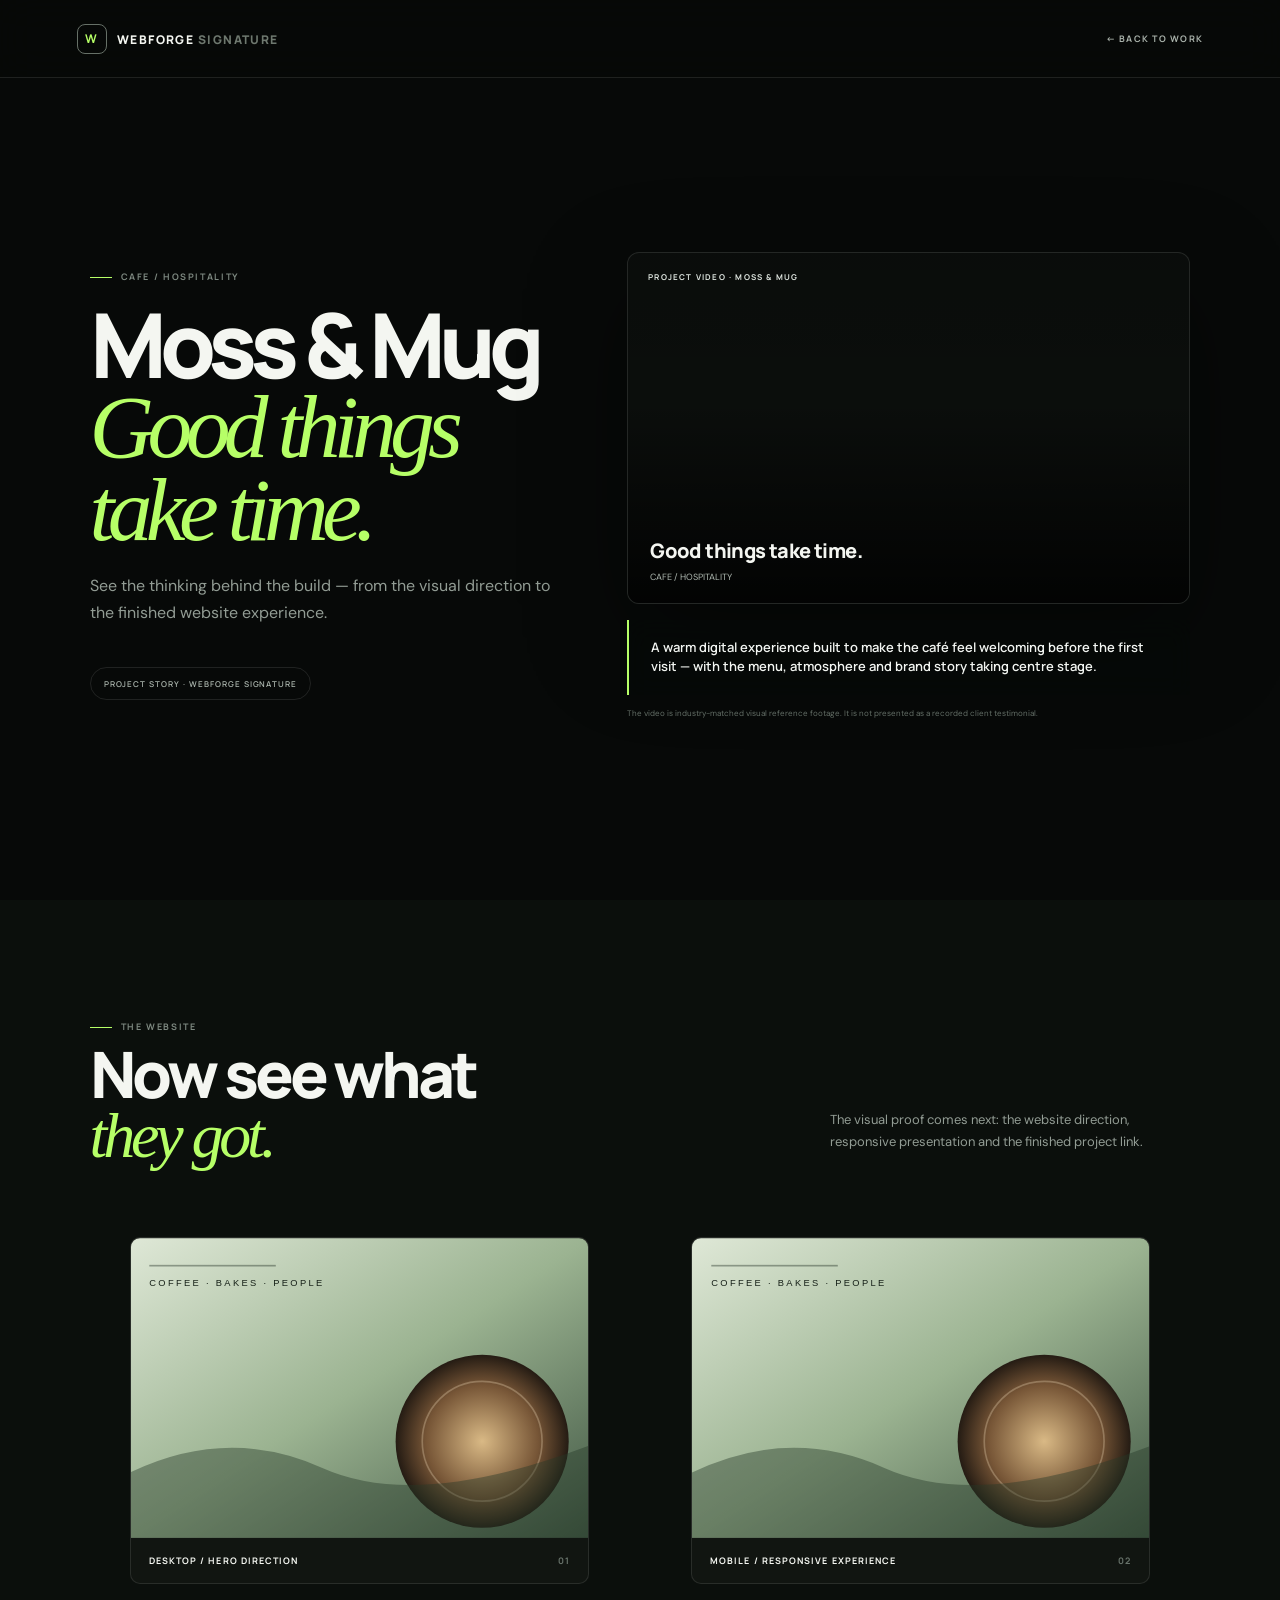
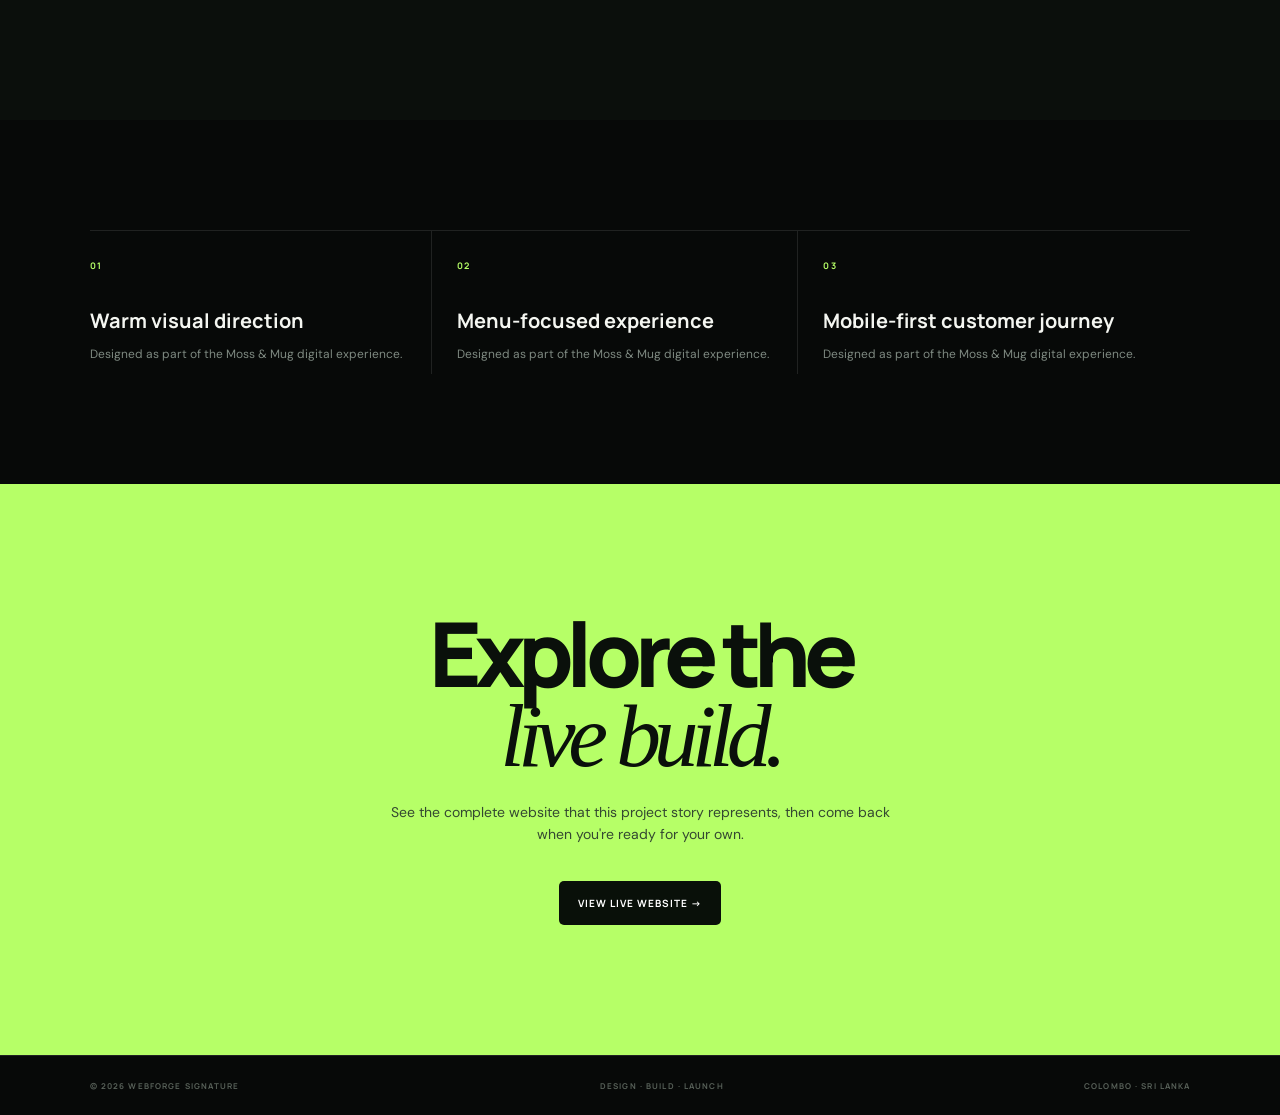
==== case-study.html @ 94f0f503 "Add six-project case study experience" ====
<!doctype html>
<html lang="en">
<head>
<meta charset="utf-8"><meta name="viewport" content="width=device-width,initial-scale=1">
<title>Project Story — WebForge Signature</title>
<meta name="description" content="Explore a WebForge project story — the video, project perspective, responsive website preview and live build.">
<link rel="preconnect" href="https://fonts.googleapis.com"><link rel="preconnect" href="https://fonts.gstatic.com" crossorigin>
<link href="https://fonts.googleapis.com/css2?family=DM+Sans:wght@400;500;600;700&family=Manrope:wght@500;600;700;800&display=swap" rel="stylesheet">
<style>
:root{--bg:#070908;--panel:#0d110f;--line:rgba(255,255,255,.1);--text:#f4f6f1;--muted:#929c94;--green:#b6ff67;--display:'Manrope',sans-serif;--sans:'DM Sans',sans-serif}
*{box-sizing:border-box}html{scroll-behavior:smooth}body{margin:0;background:var(--bg);color:var(--text);font-family:var(--sans);overflow-x:hidden}
a{color:inherit}.nav{height:78px;display:flex;align-items:center;justify-content:space-between;padding:0 6vw;border-bottom:1px solid var(--line);position:fixed;top:0;left:0;right:0;z-index:20;background:rgba(7,9,8,.72);backdrop-filter:blur(18px)}.brand{text-decoration:none;font:800 12px var(--display);letter-spacing:.12em}.brand b{display:inline-grid;place-items:center;width:30px;height:30px;border:1px solid #667067;border-radius:8px;color:var(--green);margin-right:10px}.back{text-decoration:none;font:700 9px var(--display);letter-spacing:.14em;color:#aab3ac}.back:hover{color:var(--green)}
.hero{min-height:100vh;padding:150px 7vw 80px;display:grid;grid-template-columns:.9fr 1.1fr;gap:6vw;align-items:center}.eyebrow{font:700 9px var(--display);letter-spacing:.18em;color:#7e8981}.eyebrow i{display:inline-block;width:22px;height:1px;background:var(--green);vertical-align:middle;margin-right:9px}.hero h1{font:800 clamp(52px,7vw,105px)/.88 var(--display);letter-spacing:-.075em;margin:22px 0}.hero h1 em{font-family:Georgia,serif;font-weight:400;color:var(--green)}.hero-copy>p{max-width:500px;color:var(--muted);font-size:16px;line-height:1.7}.pill{display:inline-flex;margin-top:25px;padding:10px 13px;border:1px solid var(--line);border-radius:999px;color:#aab4ac;font:600 8px var(--display);letter-spacing:.12em}
.video{position:relative;border:1px solid var(--line);border-radius:12px;overflow:hidden;background:#0b0e0c;aspect-ratio:16/10;box-shadow:0 35px 100px rgba(0,0,0,.42)}.video video{width:100%;height:100%;object-fit:cover;display:block;filter:saturate(.9) contrast(1.04)}.shade{position:absolute;inset:0;background:linear-gradient(180deg,rgba(0,0,0,.12),transparent 42%,rgba(0,0,0,.78))}.video-label{position:absolute;left:20px;top:18px;font:700 8px var(--display);letter-spacing:.15em;color:#dfe6e0}.video-caption{position:absolute;left:22px;right:22px;bottom:20px;z-index:2}.video-caption strong{display:block;font:800 20px var(--display);letter-spacing:-.03em}.video-caption small{display:block;margin-top:7px;color:#aeb8b0;font-size:9px}.message{padding:18px 22px;border-left:2px solid var(--green);background:rgba(7,9,8,.68);backdrop-filter:blur(12px);margin-top:16px;font:600 13px/1.5 var(--display);color:#f2f5f1}.note{margin-top:12px;color:#667169;font-size:8px;line-height:1.5}
.proof{padding:120px 7vw;background:#0b0f0c}.proof-head{display:flex;justify-content:space-between;gap:40px;align-items:end;margin-bottom:55px}.proof h2{font:800 clamp(42px,5vw,76px)/.92 var(--display);letter-spacing:-.065em;margin:12px 0 0}.proof h2 em{font-family:Georgia,serif;font-weight:400;color:var(--green)}.proof-head p{max-width:360px;color:var(--muted);line-height:1.7;font-size:13px}.screens{display:grid;grid-template-columns:1fr 1fr;gap:22px}.shot{border:1px solid var(--line);border-radius:10px;overflow:hidden;background:#111511}.shot img{display:block;width:100%;height:auto;min-height:300px;object-fit:cover;background:#111}.shot figcaption{padding:16px 18px;display:flex;justify-content:space-between;font:700 9px var(--display);letter-spacing:.12em}.shot figcaption span:last-child{color:#68736b}
.details{padding:110px 7vw}.details-grid{display:grid;grid-template-columns:repeat(3,1fr);border-top:1px solid var(--line)}.detail{padding:28px 25px 10px 0;border-right:1px solid var(--line);margin-right:25px}.detail:last-child{border:0}.detail b{display:block;color:var(--green);font:700 9px var(--display);letter-spacing:.14em;margin-bottom:35px}.detail h3{font:700 20px var(--display);margin:0 0 10px}.detail p{font-size:12px;color:#7e8981;line-height:1.7;margin:0}
.cta{padding:130px 7vw;background:var(--green);color:#0a100b;text-align:center}.cta h2{font:800 clamp(48px,7vw,100px)/.88 var(--display);letter-spacing:-.08em;margin:0}.cta h2 em{font-family:Georgia,serif;font-weight:400}.cta p{max-width:520px;margin:25px auto;color:#344831;line-height:1.6;font-size:14px}.btn{display:inline-block;padding:15px 19px;background:#091009;color:white;text-decoration:none;border-radius:5px;font:700 10px var(--display);letter-spacing:.1em;margin-top:10px}
footer{padding:24px 7vw;border-top:1px solid var(--line);display:flex;justify-content:space-between;color:#586159;font:700 8px var(--display);letter-spacing:.14em}
@media(max-width:850px){.hero{grid-template-columns:1fr;padding-top:125px}.proof-head{display:block}.proof-head p{margin-top:25px}.screens{grid-template-columns:1fr}.details-grid{grid-template-columns:1fr}.detail{border-right:0;border-bottom:1px solid var(--line);padding-bottom:28px;margin-right:0}.hero h1{font-size:62px}}
@media(max-width:600px){.nav{padding:0 20px}.hero,.proof,.details,.cta{padding-left:20px;padding-right:20px}.hero{padding-top:115px}.video{aspect-ratio:9/12}.video-caption strong{font-size:17px}.message{font-size:11px}.shot img{min-height:220px}footer{padding:20px;gap:12px;flex-wrap:wrap}}
</style>
</head>
<body>
<header class="nav"><a class="brand" href="./"><b>W</b>WEBFORGE <span style="color:#6e786f">SIGNATURE</span></a><a class="back" href="./#work">← BACK TO WORK</a></header>
<main id="app"></main>
<footer><span>© 2026 WEBFORGE SIGNATURE</span><span>DESIGN · BUILD · LAUNCH</span><span>COLOMBO · SRI LANKA</span></footer>
<script>
const projects={
moss:{name:'Moss & Mug',category:'CAFE / HOSPITALITY',video:'https://videos.pexels.com/video-files/4426906/4426906-uhd_3840_2160_25fps.mp4',img:'assets/portfolio-cafe.svg',url:'https://lkwebforge-design.github.io/webforge-3d-lab/cafe/',title:'Good things take time.',message:'A warm digital experience built to make the café feel welcoming before the first visit — with the menu, atmosphere and brand story taking centre stage.',details:['Warm visual direction','Menu-focused experience','Mobile-first customer journey']},
nova:{name:'Nova Studio',category:'CREATIVE / PORTFOLIO',video:'https://videos.pexels.com/video-files/35315449/14961902_2160_3840_50fps.mp4',img:'assets/portfolio-nova.svg',url:'https://lkwebforge-design.github.io/webforge-3d-lab/',title:'A portfolio with a point of view.',message:'A bold creative-studio direction designed around movement, visual identity and a memorable first impression.',details:['Editorial art direction','Motion-led presentation','Portfolio storytelling']},
arc:{name:'Arc House',category:'ARCHITECTURE / LUXURY',video:'https://videos.pexels.com/video-files/10375421/10375421-hd_1920_1080_30fps.mp4',img:'assets/portfolio-arc.svg',url:'https://lkwebforge-design.github.io/aerova-freezy/index.html',title:'Form meets light.',message:'A restrained architecture experience where imagery, spacing and typography do the heavy lifting — giving the work room to breathe.',details:['Luxury visual system','Project-led navigation','Image-first presentation']},
lume:{name:'Lumé Beauty Studio',category:'SALON / BEAUTY',video:'https://videos.pexels.com/video-files/8830516/8830516-uhd_3840_2160_25fps.mp4',img:'assets/portfolio-lume.svg',url:'https://lkwebforge-design.github.io/WEBFORGE-salon/',title:'Beauty, with intention.',message:'A refined salon experience built to turn atmosphere into action, with a premium visual language and a clear appointment journey.',details:['Premium salon identity','Appointment-focused CTA','Elegant responsive layout']},
aura:{name:'AURA Private Island Retreat',category:'RESORT / HOSPITALITY',video:'https://videos.pexels.com/video-files/7820473/7820473-hd_1920_1080_25fps.mp4',img:'assets/portfolio-aura.svg',url:'https://lkwebforge-design.github.io/aerova-freezy/aura/',title:'Stay in the extraordinary.',message:'A cinematic hospitality experience designed to sell the feeling of the destination — before the guest ever arrives.',details:['Immersive destination story','Luxury hospitality direction','Conversion-led exploration']},
volt:{name:'VOLT Fitness',category:'FITNESS / PERFORMANCE',video:'https://videos.pexels.com/video-files/6547808/6547808-uhd_2160_3840_24fps.mp4',img:'assets/portfolio-volt.svg',url:'https://lkwebforge-design.github.io/volt-fitness/',title:'Build your edge.',message:'A high-energy fitness experience focused on performance, confidence and a clear path from first impression to starting training.',details:['Performance-led identity','Strong mobile CTA','Training-focused storytelling']}
};
const key=new URLSearchParams(location.search).get('project')||'moss';const p=projects[key]||projects.moss;
document.title=p.name+' — WebForge Signature';
document.getElementById('app').innerHTML=`
<section class="hero"><div class="hero-copy"><div class="eyebrow"><i></i>${p.category}</div><h1>${p.name}<br><em>${p.title}</em></h1><p>See the thinking behind the build — from the visual direction to the finished website experience.</p><span class="pill">PROJECT STORY · WEBFORGE SIGNATURE</span></div><div><div class="video"><video autoplay muted loop playsinline controlslist="nodownload" src="${p.video}"></video><div class="shade"></div><div class="video-label">PROJECT VIDEO · ${p.name.toUpperCase()}</div><div class="video-caption"><strong>${p.title}</strong><small>${p.category}</small></div></div><div class="message">${p.message}</div><div class="note">The video is industry-matched visual reference footage. It is not presented as a recorded client testimonial.</div></div></section>
<section class="proof"><div class="proof-head"><div><div class="eyebrow"><i></i>THE WEBSITE</div><h2>Now see what<br><em>they got.</em></h2></div><p>The visual proof comes next: the website direction, responsive presentation and the finished project link.</p></div><div class="screens"><figure class="shot"><img src="${p.img}" alt="${p.name} website preview"><figcaption><span>DESKTOP / HERO DIRECTION</span><span>01</span></figcaption></figure><figure class="shot"><img src="${p.img}" alt="${p.name} responsive website preview"><figcaption><span>MOBILE / RESPONSIVE EXPERIENCE</span><span>02</span></figcaption></figure></div></section>
<section class="details"><div class="details-grid">${p.details.map((d,i)=>'<div class="detail"><b>0'+(i+1)+'</b><h3>'+d+'</h3><p>Designed as part of the '+p.name+' digital experience.</p></div>').join('')}</div></section>
<section class="cta"><h2>Explore the<br><em>live build.</em></h2><p>See the complete website that this project story represents, then come back when you're ready for your own.</p><a class="btn" href="${p.url}" target="_blank" rel="noopener">VIEW LIVE WEBSITE →</a></section>`;
</script>
</body></html>
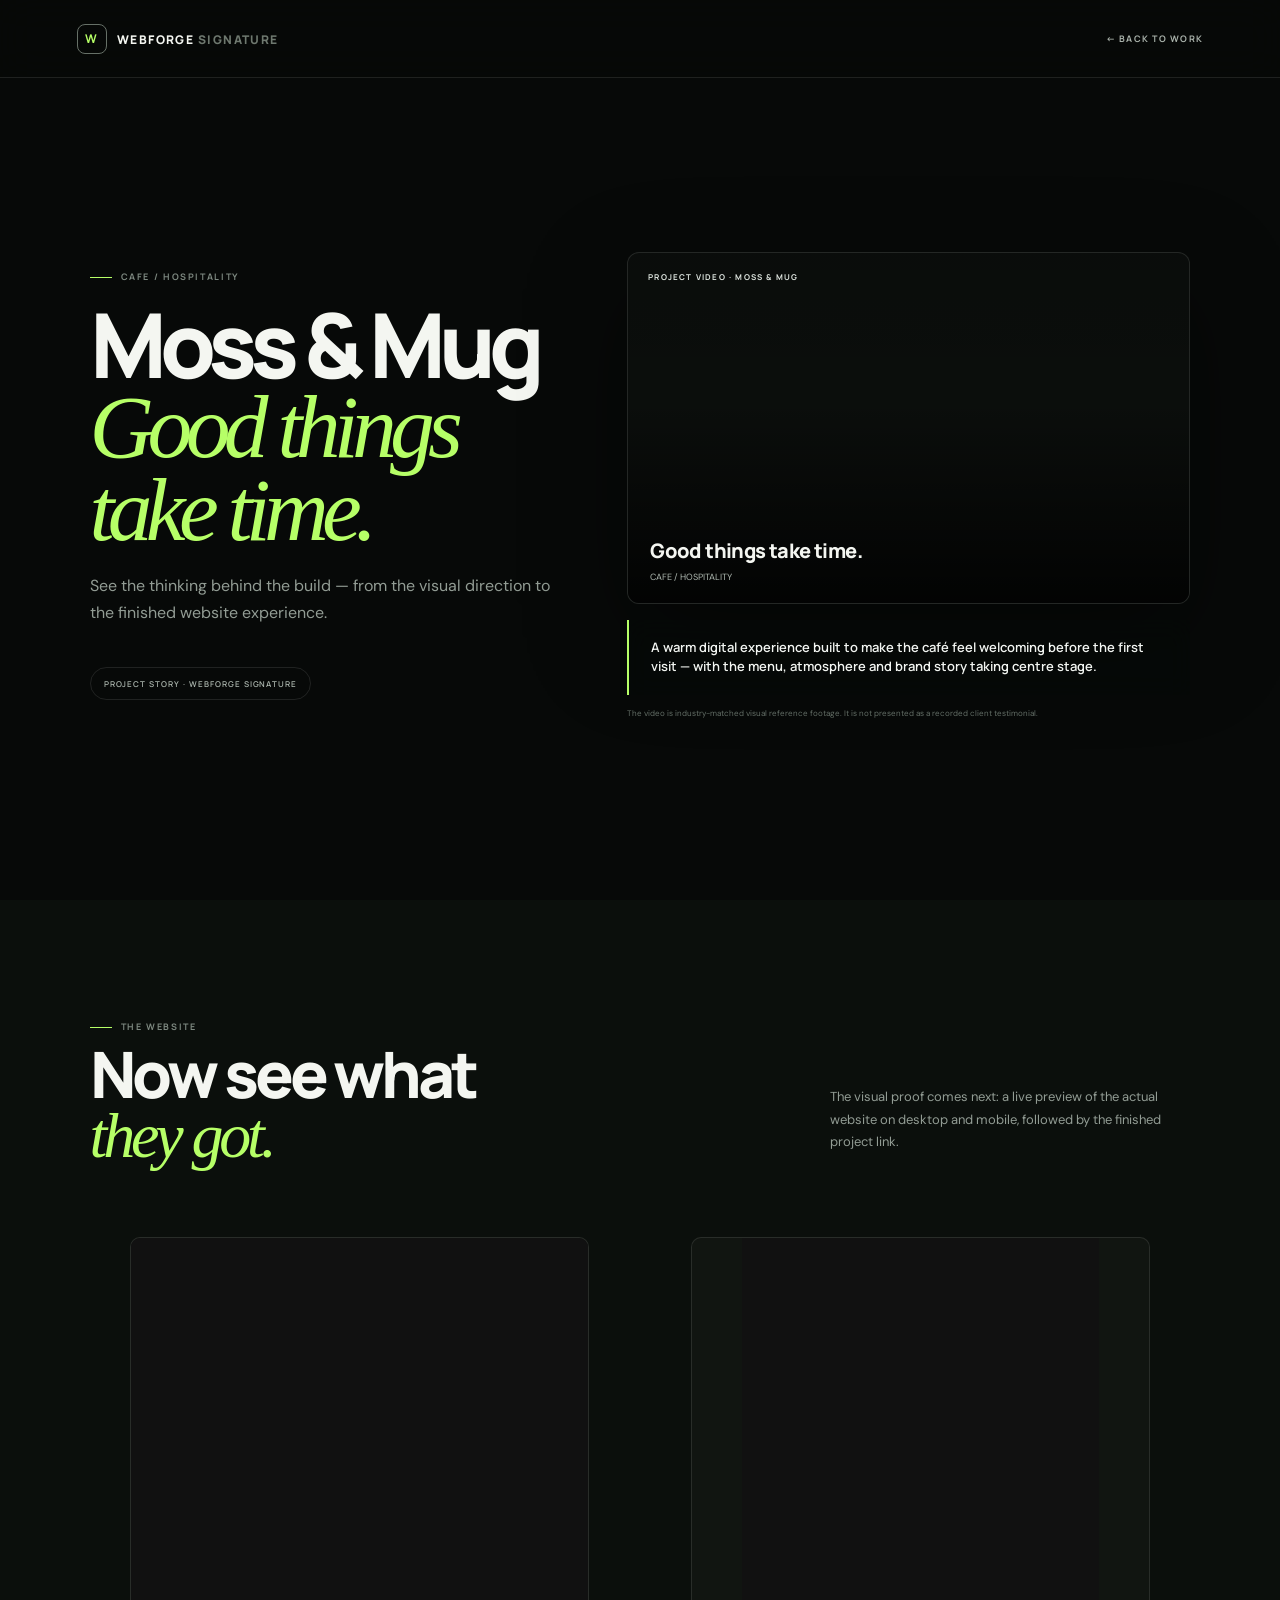
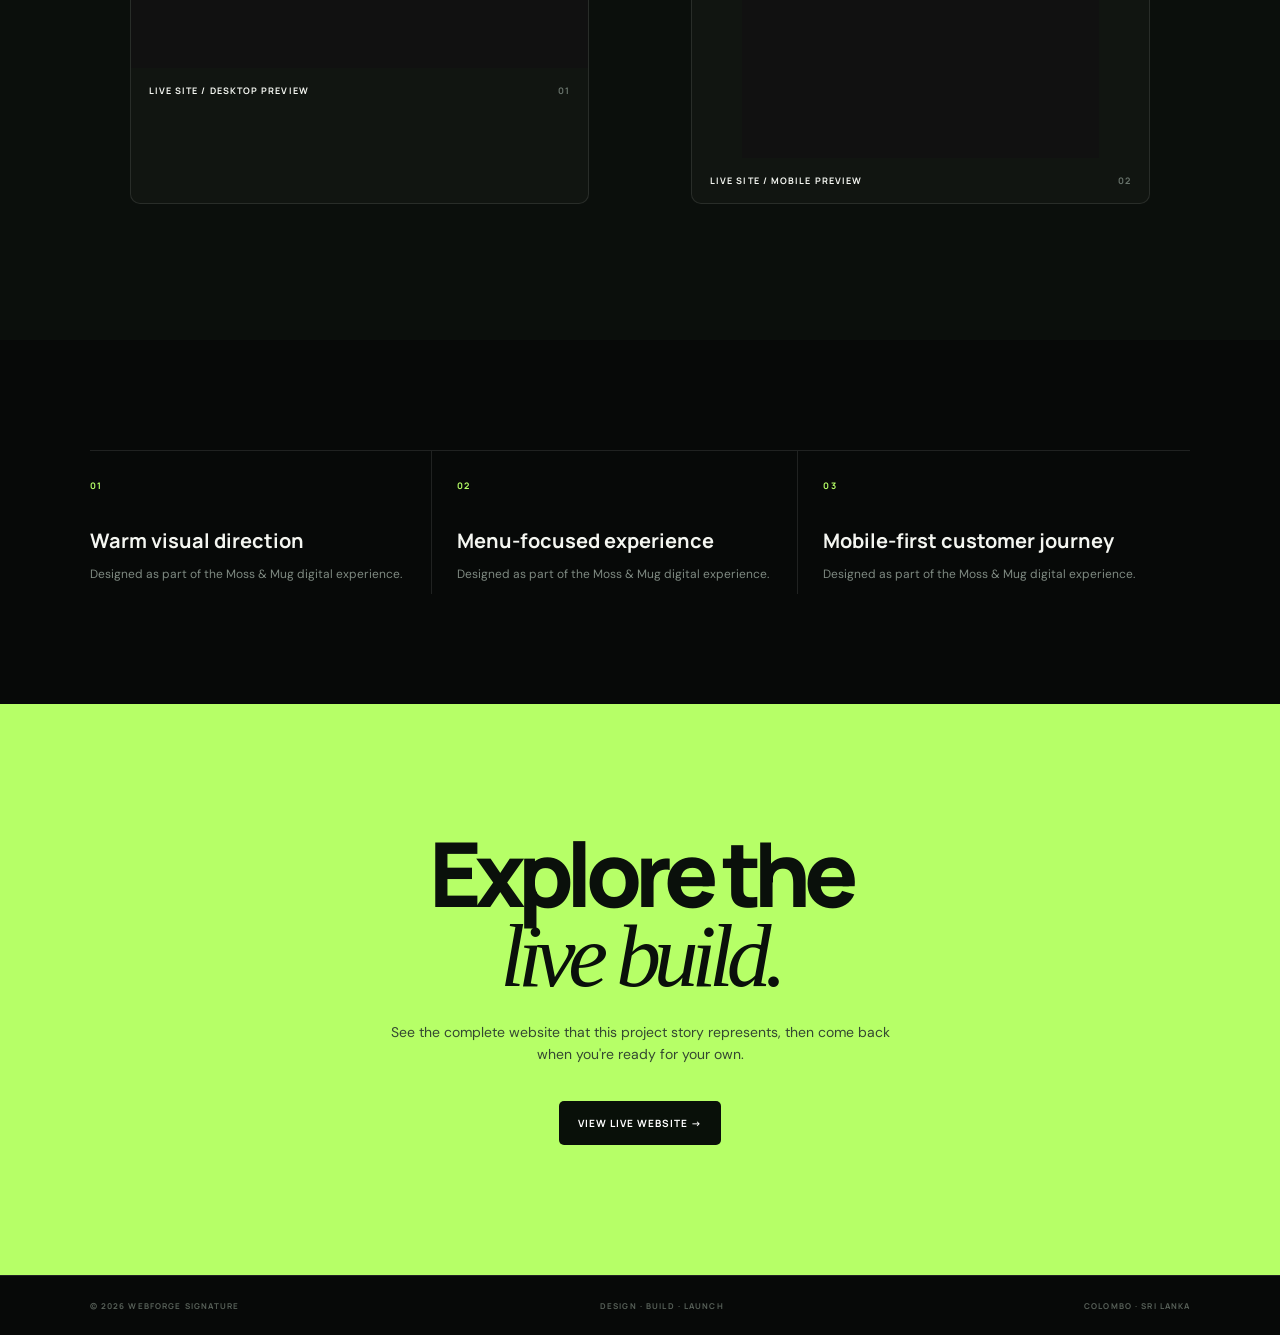
==== commit b3ee0a17: "Add live website previews to project case studies" ====
--- a/case-study.html
+++ b/case-study.html
@@ -12,12 +12,12 @@
 a{color:inherit}.nav{height:78px;display:flex;align-items:center;justify-content:space-between;padding:0 6vw;border-bottom:1px solid var(--line);position:fixed;top:0;left:0;right:0;z-index:20;background:rgba(7,9,8,.72);backdrop-filter:blur(18px)}.brand{text-decoration:none;font:800 12px var(--display);letter-spacing:.12em}.brand b{display:inline-grid;place-items:center;width:30px;height:30px;border:1px solid #667067;border-radius:8px;color:var(--green);margin-right:10px}.back{text-decoration:none;font:700 9px var(--display);letter-spacing:.14em;color:#aab3ac}.back:hover{color:var(--green)}
 .hero{min-height:100vh;padding:150px 7vw 80px;display:grid;grid-template-columns:.9fr 1.1fr;gap:6vw;align-items:center}.eyebrow{font:700 9px var(--display);letter-spacing:.18em;color:#7e8981}.eyebrow i{display:inline-block;width:22px;height:1px;background:var(--green);vertical-align:middle;margin-right:9px}.hero h1{font:800 clamp(52px,7vw,105px)/.88 var(--display);letter-spacing:-.075em;margin:22px 0}.hero h1 em{font-family:Georgia,serif;font-weight:400;color:var(--green)}.hero-copy>p{max-width:500px;color:var(--muted);font-size:16px;line-height:1.7}.pill{display:inline-flex;margin-top:25px;padding:10px 13px;border:1px solid var(--line);border-radius:999px;color:#aab4ac;font:600 8px var(--display);letter-spacing:.12em}
 .video{position:relative;border:1px solid var(--line);border-radius:12px;overflow:hidden;background:#0b0e0c;aspect-ratio:16/10;box-shadow:0 35px 100px rgba(0,0,0,.42)}.video video{width:100%;height:100%;object-fit:cover;display:block;filter:saturate(.9) contrast(1.04)}.shade{position:absolute;inset:0;background:linear-gradient(180deg,rgba(0,0,0,.12),transparent 42%,rgba(0,0,0,.78))}.video-label{position:absolute;left:20px;top:18px;font:700 8px var(--display);letter-spacing:.15em;color:#dfe6e0}.video-caption{position:absolute;left:22px;right:22px;bottom:20px;z-index:2}.video-caption strong{display:block;font:800 20px var(--display);letter-spacing:-.03em}.video-caption small{display:block;margin-top:7px;color:#aeb8b0;font-size:9px}.message{padding:18px 22px;border-left:2px solid var(--green);background:rgba(7,9,8,.68);backdrop-filter:blur(12px);margin-top:16px;font:600 13px/1.5 var(--display);color:#f2f5f1}.note{margin-top:12px;color:#667169;font-size:8px;line-height:1.5}
-.proof{padding:120px 7vw;background:#0b0f0c}.proof-head{display:flex;justify-content:space-between;gap:40px;align-items:end;margin-bottom:55px}.proof h2{font:800 clamp(42px,5vw,76px)/.92 var(--display);letter-spacing:-.065em;margin:12px 0 0}.proof h2 em{font-family:Georgia,serif;font-weight:400;color:var(--green)}.proof-head p{max-width:360px;color:var(--muted);line-height:1.7;font-size:13px}.screens{display:grid;grid-template-columns:1fr 1fr;gap:22px}.shot{border:1px solid var(--line);border-radius:10px;overflow:hidden;background:#111511}.shot img{display:block;width:100%;height:auto;min-height:300px;object-fit:cover;background:#111}.shot figcaption{padding:16px 18px;display:flex;justify-content:space-between;font:700 9px var(--display);letter-spacing:.12em}.shot figcaption span:last-child{color:#68736b}
+.proof{padding:120px 7vw;background:#0b0f0c}.proof-head{display:flex;justify-content:space-between;gap:40px;align-items:end;margin-bottom:55px}.proof h2{font:800 clamp(42px,5vw,76px)/.92 var(--display);letter-spacing:-.065em;margin:12px 0 0}.proof h2 em{font-family:Georgia,serif;font-weight:400;color:var(--green)}.proof-head p{max-width:360px;color:var(--muted);line-height:1.7;font-size:13px}.screens{display:grid;grid-template-columns:1fr 1fr;gap:22px}.shot{border:1px solid var(--line);border-radius:10px;overflow:hidden;background:#111511}.shot img{display:block;width:100%;height:auto;min-height:300px;object-fit:cover;background:#111}.live-frame{width:100%;height:430px;border:0;display:block;background:#111}.mobile-frame{height:520px;width:78%;margin:0 auto;display:block;border:0;background:#111}.shot.mobile-shot{display:flex;flex-direction:column}.shot figcaption{padding:16px 18px;display:flex;justify-content:space-between;font:700 9px var(--display);letter-spacing:.12em}.shot figcaption span:last-child{color:#68736b}
 .details{padding:110px 7vw}.details-grid{display:grid;grid-template-columns:repeat(3,1fr);border-top:1px solid var(--line)}.detail{padding:28px 25px 10px 0;border-right:1px solid var(--line);margin-right:25px}.detail:last-child{border:0}.detail b{display:block;color:var(--green);font:700 9px var(--display);letter-spacing:.14em;margin-bottom:35px}.detail h3{font:700 20px var(--display);margin:0 0 10px}.detail p{font-size:12px;color:#7e8981;line-height:1.7;margin:0}
 .cta{padding:130px 7vw;background:var(--green);color:#0a100b;text-align:center}.cta h2{font:800 clamp(48px,7vw,100px)/.88 var(--display);letter-spacing:-.08em;margin:0}.cta h2 em{font-family:Georgia,serif;font-weight:400}.cta p{max-width:520px;margin:25px auto;color:#344831;line-height:1.6;font-size:14px}.btn{display:inline-block;padding:15px 19px;background:#091009;color:white;text-decoration:none;border-radius:5px;font:700 10px var(--display);letter-spacing:.1em;margin-top:10px}
 footer{padding:24px 7vw;border-top:1px solid var(--line);display:flex;justify-content:space-between;color:#586159;font:700 8px var(--display);letter-spacing:.14em}
 @media(max-width:850px){.hero{grid-template-columns:1fr;padding-top:125px}.proof-head{display:block}.proof-head p{margin-top:25px}.screens{grid-template-columns:1fr}.details-grid{grid-template-columns:1fr}.detail{border-right:0;border-bottom:1px solid var(--line);padding-bottom:28px;margin-right:0}.hero h1{font-size:62px}}
-@media(max-width:600px){.nav{padding:0 20px}.hero,.proof,.details,.cta{padding-left:20px;padding-right:20px}.hero{padding-top:115px}.video{aspect-ratio:9/12}.video-caption strong{font-size:17px}.message{font-size:11px}.shot img{min-height:220px}footer{padding:20px;gap:12px;flex-wrap:wrap}}
+@media(max-width:600px){.nav{padding:0 20px}.hero,.proof,.details,.cta{padding-left:20px;padding-right:20px}.hero{padding-top:115px}.video{aspect-ratio:9/12}.video-caption strong{font-size:17px}.message{font-size:11px}.live-frame{height:360px}.mobile-frame{height:540px;width:92%}footer{padding:20px;gap:12px;flex-wrap:wrap}}
 </style>
 </head>
 <body>
@@ -37,7 +37,7 @@
 document.title=p.name+' — WebForge Signature';
 document.getElementById('app').innerHTML=`
 <section class="hero"><div class="hero-copy"><div class="eyebrow"><i></i>${p.category}</div><h1>${p.name}<br><em>${p.title}</em></h1><p>See the thinking behind the build — from the visual direction to the finished website experience.</p><span class="pill">PROJECT STORY · WEBFORGE SIGNATURE</span></div><div><div class="video"><video autoplay muted loop playsinline controlslist="nodownload" src="${p.video}"></video><div class="shade"></div><div class="video-label">PROJECT VIDEO · ${p.name.toUpperCase()}</div><div class="video-caption"><strong>${p.title}</strong><small>${p.category}</small></div></div><div class="message">${p.message}</div><div class="note">The video is industry-matched visual reference footage. It is not presented as a recorded client testimonial.</div></div></section>
-<section class="proof"><div class="proof-head"><div><div class="eyebrow"><i></i>THE WEBSITE</div><h2>Now see what<br><em>they got.</em></h2></div><p>The visual proof comes next: the website direction, responsive presentation and the finished project link.</p></div><div class="screens"><figure class="shot"><img src="${p.img}" alt="${p.name} website preview"><figcaption><span>DESKTOP / HERO DIRECTION</span><span>01</span></figcaption></figure><figure class="shot"><img src="${p.img}" alt="${p.name} responsive website preview"><figcaption><span>MOBILE / RESPONSIVE EXPERIENCE</span><span>02</span></figcaption></figure></div></section>
+<section class="proof"><div class="proof-head"><div><div class="eyebrow"><i></i>THE WEBSITE</div><h2>Now see what<br><em>they got.</em></h2></div><p>The visual proof comes next: a live preview of the actual website on desktop and mobile, followed by the finished project link.</p></div><div class="screens"><figure class="shot"><iframe class="live-frame" src="${p.url}" title="${p.name} live website desktop preview" loading="lazy"></iframe><figcaption><span>LIVE SITE / DESKTOP PREVIEW</span><span>01</span></figcaption></figure><figure class="shot mobile-shot"><iframe class="mobile-frame" src="${p.url}" title="${p.name} live website mobile preview" loading="lazy"></iframe><figcaption><span>LIVE SITE / MOBILE PREVIEW</span><span>02</span></figcaption></figure></div></section>
 <section class="details"><div class="details-grid">${p.details.map((d,i)=>'<div class="detail"><b>0'+(i+1)+'</b><h3>'+d+'</h3><p>Designed as part of the '+p.name+' digital experience.</p></div>').join('')}</div></section>
 <section class="cta"><h2>Explore the<br><em>live build.</em></h2><p>See the complete website that this project story represents, then come back when you're ready for your own.</p><a class="btn" href="${p.url}" target="_blank" rel="noopener">VIEW LIVE WEBSITE →</a></section>`;
 </script>
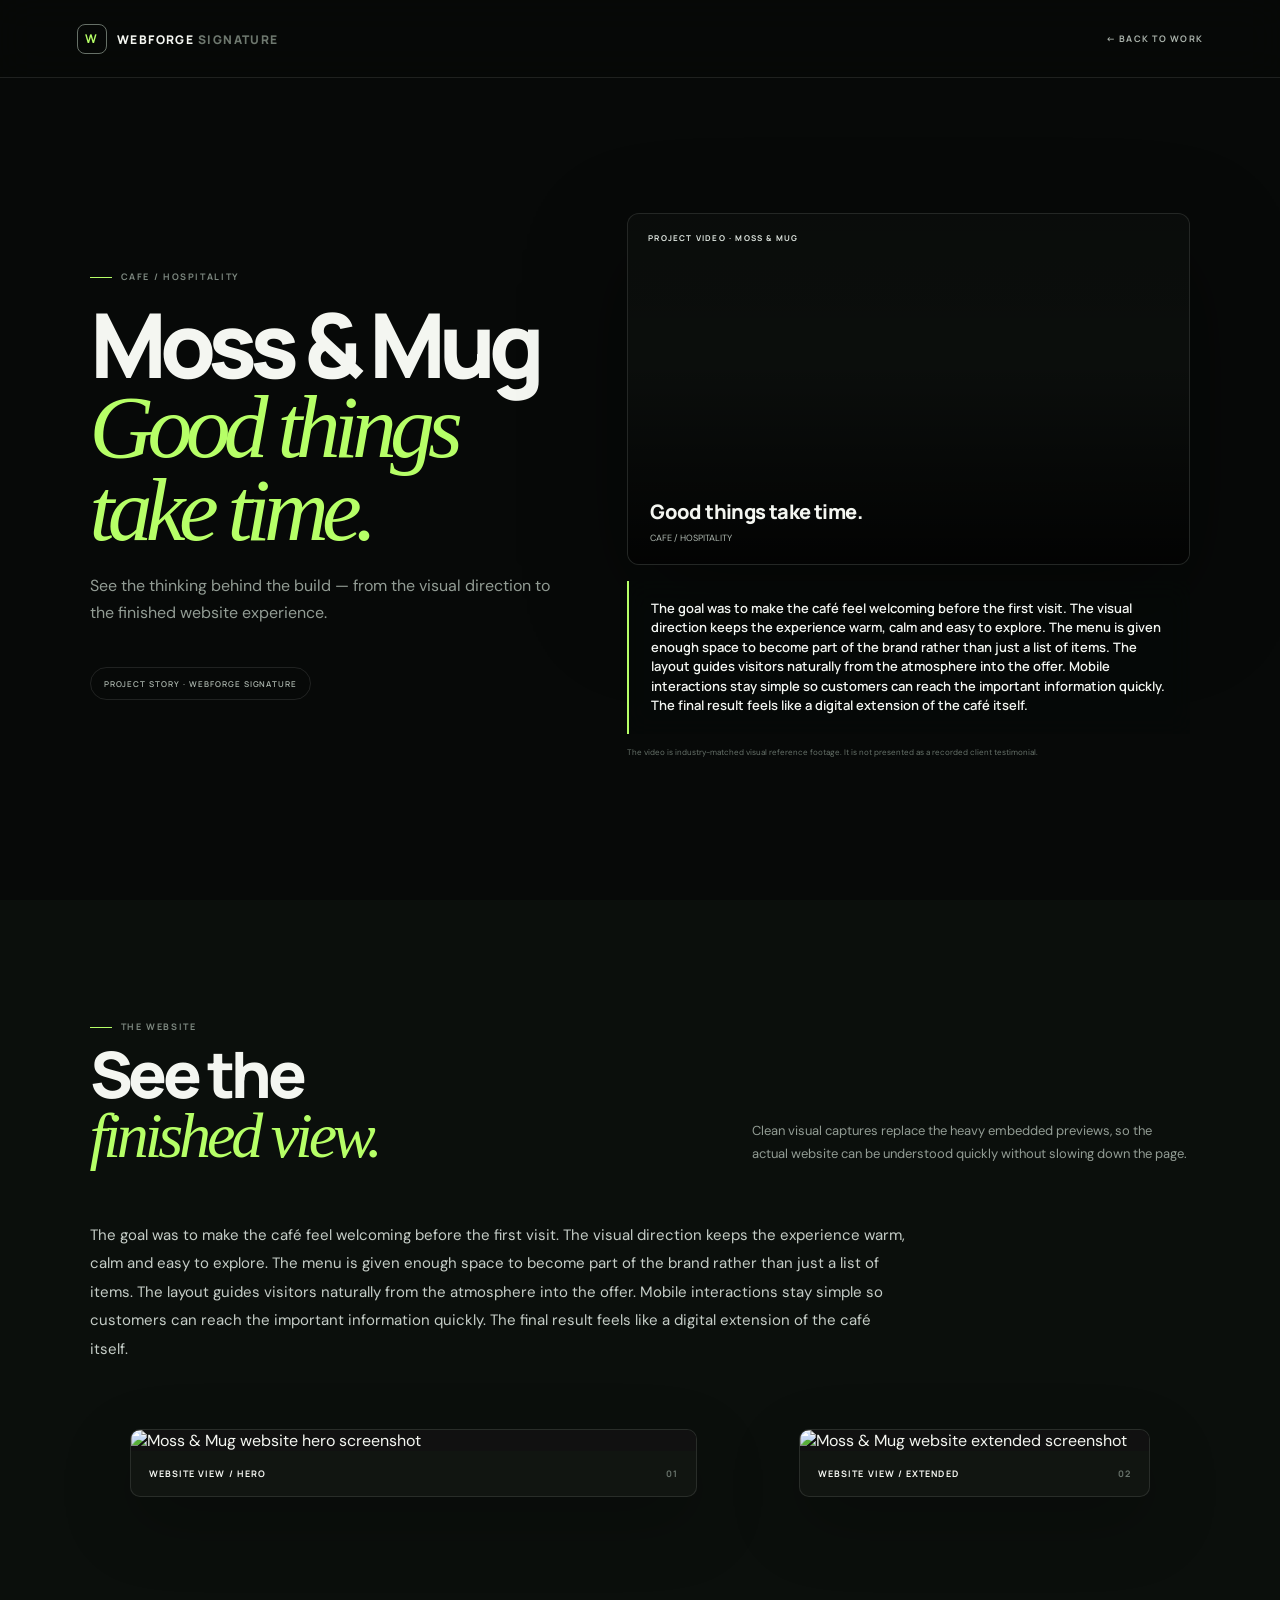
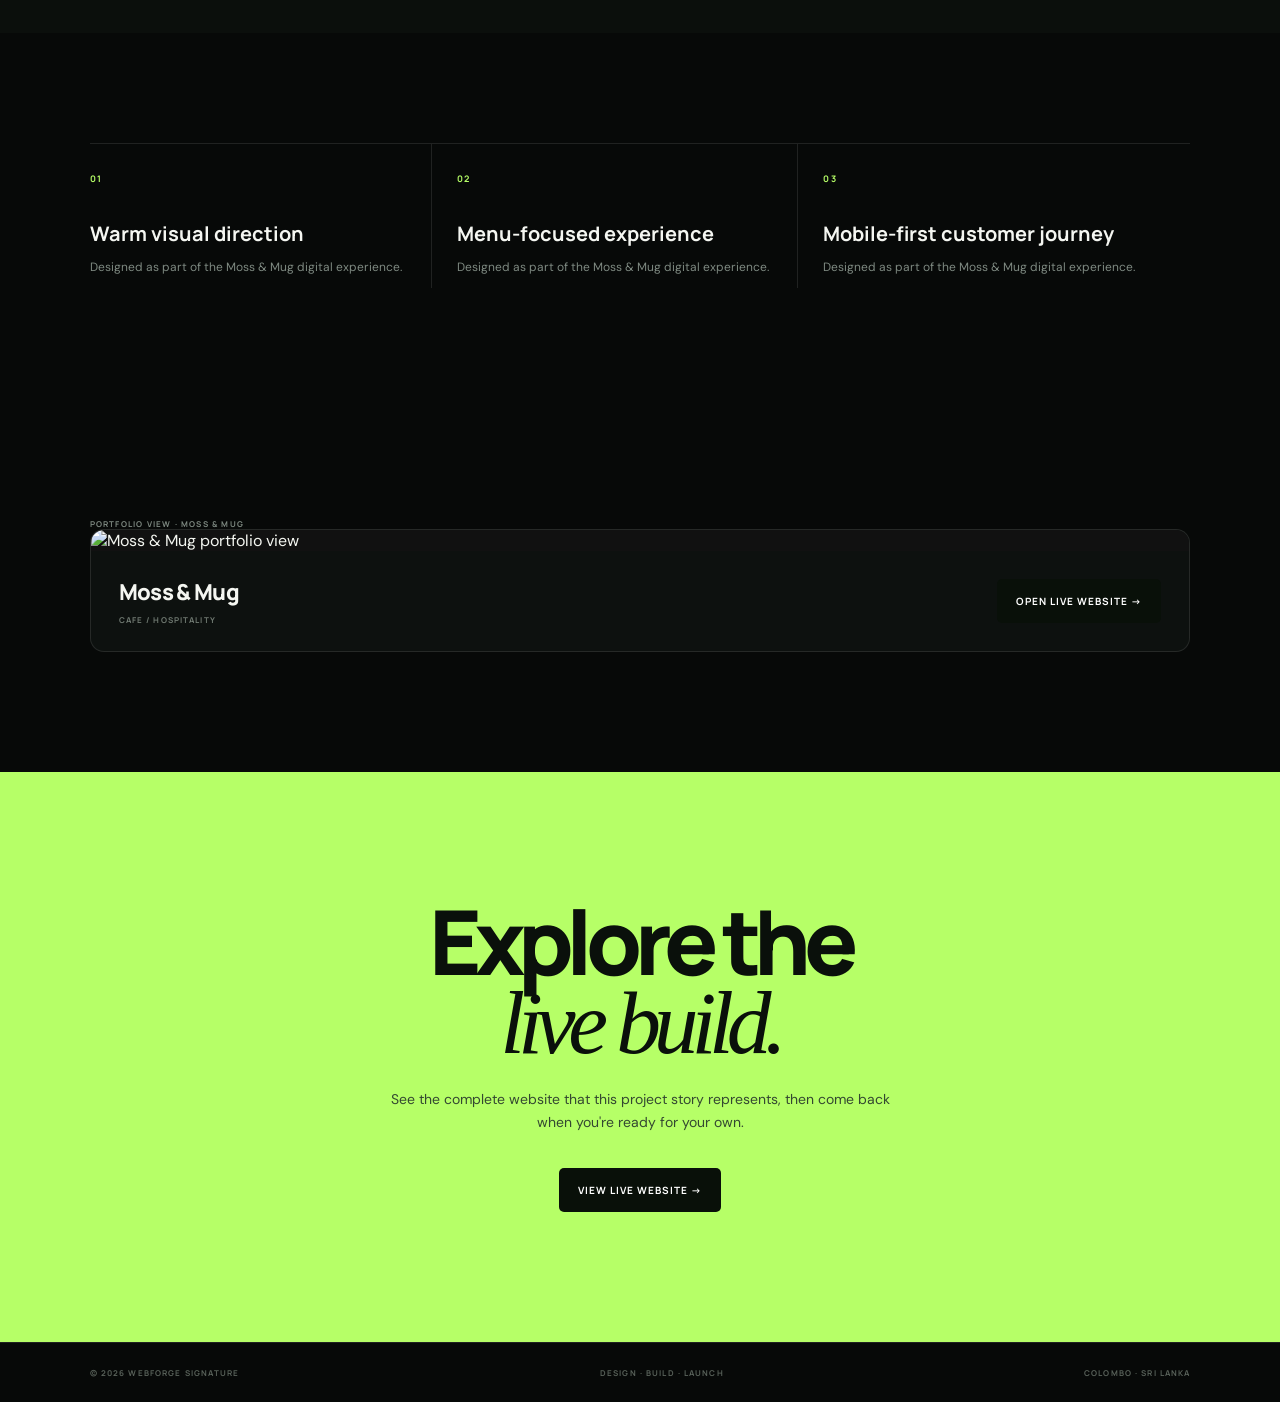
==== commit 42e593a2: "Replace live previews with website screenshots and portfolio view" ====
--- a/case-study.html
+++ b/case-study.html
@@ -12,12 +12,12 @@
 a{color:inherit}.nav{height:78px;display:flex;align-items:center;justify-content:space-between;padding:0 6vw;border-bottom:1px solid var(--line);position:fixed;top:0;left:0;right:0;z-index:20;background:rgba(7,9,8,.72);backdrop-filter:blur(18px)}.brand{text-decoration:none;font:800 12px var(--display);letter-spacing:.12em}.brand b{display:inline-grid;place-items:center;width:30px;height:30px;border:1px solid #667067;border-radius:8px;color:var(--green);margin-right:10px}.back{text-decoration:none;font:700 9px var(--display);letter-spacing:.14em;color:#aab3ac}.back:hover{color:var(--green)}
 .hero{min-height:100vh;padding:150px 7vw 80px;display:grid;grid-template-columns:.9fr 1.1fr;gap:6vw;align-items:center}.eyebrow{font:700 9px var(--display);letter-spacing:.18em;color:#7e8981}.eyebrow i{display:inline-block;width:22px;height:1px;background:var(--green);vertical-align:middle;margin-right:9px}.hero h1{font:800 clamp(52px,7vw,105px)/.88 var(--display);letter-spacing:-.075em;margin:22px 0}.hero h1 em{font-family:Georgia,serif;font-weight:400;color:var(--green)}.hero-copy>p{max-width:500px;color:var(--muted);font-size:16px;line-height:1.7}.pill{display:inline-flex;margin-top:25px;padding:10px 13px;border:1px solid var(--line);border-radius:999px;color:#aab4ac;font:600 8px var(--display);letter-spacing:.12em}
 .video{position:relative;border:1px solid var(--line);border-radius:12px;overflow:hidden;background:#0b0e0c;aspect-ratio:16/10;box-shadow:0 35px 100px rgba(0,0,0,.42)}.video video{width:100%;height:100%;object-fit:cover;display:block;filter:saturate(.9) contrast(1.04)}.shade{position:absolute;inset:0;background:linear-gradient(180deg,rgba(0,0,0,.12),transparent 42%,rgba(0,0,0,.78))}.video-label{position:absolute;left:20px;top:18px;font:700 8px var(--display);letter-spacing:.15em;color:#dfe6e0}.video-caption{position:absolute;left:22px;right:22px;bottom:20px;z-index:2}.video-caption strong{display:block;font:800 20px var(--display);letter-spacing:-.03em}.video-caption small{display:block;margin-top:7px;color:#aeb8b0;font-size:9px}.message{padding:18px 22px;border-left:2px solid var(--green);background:rgba(7,9,8,.68);backdrop-filter:blur(12px);margin-top:16px;font:600 13px/1.5 var(--display);color:#f2f5f1}.note{margin-top:12px;color:#667169;font-size:8px;line-height:1.5}
-.proof{padding:120px 7vw;background:#0b0f0c}.proof-head{display:flex;justify-content:space-between;gap:40px;align-items:end;margin-bottom:55px}.proof h2{font:800 clamp(42px,5vw,76px)/.92 var(--display);letter-spacing:-.065em;margin:12px 0 0}.proof h2 em{font-family:Georgia,serif;font-weight:400;color:var(--green)}.proof-head p{max-width:360px;color:var(--muted);line-height:1.7;font-size:13px}.screens{display:grid;grid-template-columns:1fr 1fr;gap:22px}.shot{border:1px solid var(--line);border-radius:10px;overflow:hidden;background:#111511}.shot img{display:block;width:100%;height:auto;min-height:300px;object-fit:cover;background:#111}.live-frame{width:100%;height:430px;border:0;display:block;background:#111}.mobile-frame{height:520px;width:78%;margin:0 auto;display:block;border:0;background:#111}.shot.mobile-shot{display:flex;flex-direction:column}.shot figcaption{padding:16px 18px;display:flex;justify-content:space-between;font:700 9px var(--display);letter-spacing:.12em}.shot figcaption span:last-child{color:#68736b}
+.story{padding:120px 7vw;background:#0b0f0c}.story-head{display:grid;grid-template-columns:1fr .75fr;gap:6vw;align-items:end;margin-bottom:55px}.story h2{font:800 clamp(42px,5vw,76px)/.92 var(--display);letter-spacing:-.065em;margin:12px 0 0}.story h2 em{font-family:Georgia,serif;font-weight:400;color:var(--green)}.story-head p{max-width:460px;color:var(--muted);line-height:1.8;font-size:13px;margin:0}.story-copy{max-width:820px;margin:0 0 50px;color:#c5cdc7;font-size:15px;line-height:1.9}.screens{display:grid;grid-template-columns:1.2fr .8fr;gap:22px;align-items:start}.shot{border:1px solid var(--line);border-radius:10px;overflow:hidden;background:#111511;box-shadow:0 25px 70px rgba(0,0,0,.24)}.shot img{display:block;width:100%;height:auto;object-fit:cover;background:#111;transition:transform .5s ease}.shot:hover img{transform:scale(1.015)}.shot figcaption{padding:16px 18px;display:flex;justify-content:space-between;font:700 9px var(--display);letter-spacing:.12em}.shot figcaption span:last-child{color:#68736b}.portfolio-view{padding:120px 7vw;background:#070908}.portfolio-card{border:1px solid var(--line);border-radius:14px;overflow:hidden;background:#0d110f}.portfolio-image{display:block;width:100%;height:auto;max-height:760px;object-fit:cover;object-position:top;background:#111}.portfolio-meta{padding:26px 28px;display:flex;align-items:center;justify-content:space-between;gap:25px}.portfolio-meta strong{font:800 22px var(--display);letter-spacing:-.03em}.portfolio-meta small{display:block;color:#707a72;font:700 8px var(--display);letter-spacing:.14em;margin-top:7px}.portfolio-meta .btn{margin:0}.story-label{font:700 8px var(--display);letter-spacing:.15em;color:#7e8981}
 .details{padding:110px 7vw}.details-grid{display:grid;grid-template-columns:repeat(3,1fr);border-top:1px solid var(--line)}.detail{padding:28px 25px 10px 0;border-right:1px solid var(--line);margin-right:25px}.detail:last-child{border:0}.detail b{display:block;color:var(--green);font:700 9px var(--display);letter-spacing:.14em;margin-bottom:35px}.detail h3{font:700 20px var(--display);margin:0 0 10px}.detail p{font-size:12px;color:#7e8981;line-height:1.7;margin:0}
 .cta{padding:130px 7vw;background:var(--green);color:#0a100b;text-align:center}.cta h2{font:800 clamp(48px,7vw,100px)/.88 var(--display);letter-spacing:-.08em;margin:0}.cta h2 em{font-family:Georgia,serif;font-weight:400}.cta p{max-width:520px;margin:25px auto;color:#344831;line-height:1.6;font-size:14px}.btn{display:inline-block;padding:15px 19px;background:#091009;color:white;text-decoration:none;border-radius:5px;font:700 10px var(--display);letter-spacing:.1em;margin-top:10px}
 footer{padding:24px 7vw;border-top:1px solid var(--line);display:flex;justify-content:space-between;color:#586159;font:700 8px var(--display);letter-spacing:.14em}
-@media(max-width:850px){.hero{grid-template-columns:1fr;padding-top:125px}.proof-head{display:block}.proof-head p{margin-top:25px}.screens{grid-template-columns:1fr}.details-grid{grid-template-columns:1fr}.detail{border-right:0;border-bottom:1px solid var(--line);padding-bottom:28px;margin-right:0}.hero h1{font-size:62px}}
-@media(max-width:600px){.nav{padding:0 20px}.hero,.proof,.details,.cta{padding-left:20px;padding-right:20px}.hero{padding-top:115px}.video{aspect-ratio:9/12}.video-caption strong{font-size:17px}.message{font-size:11px}.live-frame{height:360px}.mobile-frame{height:540px;width:92%}footer{padding:20px;gap:12px;flex-wrap:wrap}}
+@media(max-width:850px){.hero{grid-template-columns:1fr;padding-top:125px}.story-head{display:block}.story-head p{margin-top:25px}.screens{grid-template-columns:1fr}.details-grid{grid-template-columns:1fr}.detail{border-right:0;border-bottom:1px solid var(--line);padding-bottom:28px;margin-right:0}.portfolio-meta{align-items:flex-start;flex-direction:column}.portfolio-meta .btn{margin-top:5px}.hero h1{font-size:62px}}
+@media(max-width:600px){.nav{padding:0 20px}.hero,.story,.details,.portfolio-view,.cta{padding-left:20px;padding-right:20px}.hero{padding-top:115px}.video{aspect-ratio:9/12}.video-caption strong{font-size:17px}.message{font-size:11px}.story-copy{font-size:13px;line-height:1.8}.portfolio-image{max-height:none}.portfolio-meta{padding:22px}.portfolio-meta strong{font-size:19px}footer{padding:20px;gap:12px;flex-wrap:wrap}}
 </style>
 </head>
 <body>
@@ -26,19 +26,20 @@
 <footer><span>© 2026 WEBFORGE SIGNATURE</span><span>DESIGN · BUILD · LAUNCH</span><span>COLOMBO · SRI LANKA</span></footer>
 <script>
 const projects={
-moss:{name:'Moss & Mug',category:'CAFE / HOSPITALITY',video:'https://videos.pexels.com/video-files/4426906/4426906-uhd_3840_2160_25fps.mp4',img:'assets/portfolio-cafe.svg',url:'https://lkwebforge-design.github.io/webforge-3d-lab/cafe/',title:'Good things take time.',message:'A warm digital experience built to make the café feel welcoming before the first visit — with the menu, atmosphere and brand story taking centre stage.',details:['Warm visual direction','Menu-focused experience','Mobile-first customer journey']},
-nova:{name:'Nova Studio',category:'CREATIVE / PORTFOLIO',video:'https://videos.pexels.com/video-files/35315449/14961902_2160_3840_50fps.mp4',img:'assets/portfolio-nova.svg',url:'https://lkwebforge-design.github.io/webforge-3d-lab/',title:'A portfolio with a point of view.',message:'A bold creative-studio direction designed around movement, visual identity and a memorable first impression.',details:['Editorial art direction','Motion-led presentation','Portfolio storytelling']},
-arc:{name:'Arc House',category:'ARCHITECTURE / LUXURY',video:'https://videos.pexels.com/video-files/10375421/10375421-hd_1920_1080_30fps.mp4',img:'assets/portfolio-arc.svg',url:'https://lkwebforge-design.github.io/aerova-freezy/index.html',title:'Form meets light.',message:'A restrained architecture experience where imagery, spacing and typography do the heavy lifting — giving the work room to breathe.',details:['Luxury visual system','Project-led navigation','Image-first presentation']},
-lume:{name:'Lumé Beauty Studio',category:'SALON / BEAUTY',video:'https://videos.pexels.com/video-files/8830516/8830516-uhd_3840_2160_25fps.mp4',img:'assets/portfolio-lume.svg',url:'https://lkwebforge-design.github.io/WEBFORGE-salon/',title:'Beauty, with intention.',message:'A refined salon experience built to turn atmosphere into action, with a premium visual language and a clear appointment journey.',details:['Premium salon identity','Appointment-focused CTA','Elegant responsive layout']},
-aura:{name:'AURA Private Island Retreat',category:'RESORT / HOSPITALITY',video:'https://videos.pexels.com/video-files/7820473/7820473-hd_1920_1080_25fps.mp4',img:'assets/portfolio-aura.svg',url:'https://lkwebforge-design.github.io/aerova-freezy/aura/',title:'Stay in the extraordinary.',message:'A cinematic hospitality experience designed to sell the feeling of the destination — before the guest ever arrives.',details:['Immersive destination story','Luxury hospitality direction','Conversion-led exploration']},
-volt:{name:'VOLT Fitness',category:'FITNESS / PERFORMANCE',video:'https://videos.pexels.com/video-files/6547808/6547808-uhd_2160_3840_24fps.mp4',img:'assets/portfolio-volt.svg',url:'https://lkwebforge-design.github.io/volt-fitness/',title:'Build your edge.',message:'A high-energy fitness experience focused on performance, confidence and a clear path from first impression to starting training.',details:['Performance-led identity','Strong mobile CTA','Training-focused storytelling']}
+moss:{name:'Moss & Mug',category:'CAFE / HOSPITALITY',video:'https://videos.pexels.com/video-files/4426906/4426906-uhd_3840_2160_25fps.mp4',img:'assets/portfolio-cafe.svg',url:'https://lkwebforge-design.github.io/webforge-3d-lab/cafe/',title:'Good things take time.',message:'The goal was to make the café feel welcoming before the first visit. The visual direction keeps the experience warm, calm and easy to explore. The menu is given enough space to become part of the brand rather than just a list of items. The layout guides visitors naturally from the atmosphere into the offer. Mobile interactions stay simple so customers can reach the important information quickly. The final result feels like a digital extension of the café itself.',details:['Warm visual direction','Menu-focused experience','Mobile-first customer journey']},
+nova:{name:'Nova Studio',category:'CREATIVE / PORTFOLIO',video:'https://videos.pexels.com/video-files/35315449/14961902_2160_3840_50fps.mp4',img:'assets/portfolio-nova.svg',url:'https://lkwebforge-design.github.io/webforge-3d-lab/',title:'A portfolio with a point of view.',message:'Nova needed a digital presence with the same confidence as a creative studio. The design uses strong typography and movement to create an immediate point of view. Content is given room to breathe so the work remains the focus. Transitions add energy without turning the experience into visual noise. The structure makes it easy to move from the introduction into selected work. The final direction feels expressive, modern and intentionally crafted.',details:['Editorial art direction','Motion-led presentation','Portfolio storytelling']},
+arc:{name:'Arc House',category:'ARCHITECTURE / LUXURY',video:'https://videos.pexels.com/video-files/10375421/10375421-hd_1920_1080_30fps.mp4',img:'assets/portfolio-arc.svg',url:'https://lkwebforge-design.github.io/aerova-freezy/index.html',title:'Form meets light.',message:'Arc House was designed around restraint rather than decoration. Large imagery establishes the architectural character from the first screen. Generous spacing gives every project room to breathe. Typography provides structure while staying quiet enough to support the photography. Navigation remains simple so the work never gets buried. The result is a premium presentation built around clarity, proportion and atmosphere.',details:['Luxury visual system','Project-led navigation','Image-first presentation']},
+lume:{name:'Lumé Beauty Studio',category:'SALON / BEAUTY',video:'https://videos.pexels.com/video-files/8830516/8830516-uhd_3840_2160_25fps.mp4',img:'assets/portfolio-lume.svg',url:'https://lkwebforge-design.github.io/WEBFORGE-salon/',title:'Beauty, with intention.',message:'Lumé needed to communicate premium beauty without becoming overly complicated. The visual language uses softness, contrast and careful spacing to create a refined first impression. Services remain easy to discover while the appointment journey stays visible. The page structure is designed to move visitors from inspiration toward action. Responsive layouts keep the same polished feeling across smaller screens. The final experience feels elegant, modern and ready for real customer bookings.',details:['Premium salon identity','Appointment-focused CTA','Elegant responsive layout']},
+aura:{name:'AURA Private Island Retreat',category:'RESORT / HOSPITALITY',video:'https://videos.pexels.com/video-files/7820473/7820473-hd_1920_1080_25fps.mp4',img:'assets/portfolio-aura.svg',url:'https://lkwebforge-design.github.io/aerova-freezy/aura/',title:'Stay in the extraordinary.',message:'AURA was approached as a destination story rather than a standard hotel website. The experience leads with atmosphere so visitors can imagine the stay before they start comparing details. Cinematic imagery creates emotion while the layout keeps the journey clear. Sections are paced to reveal the retreat gradually instead of presenting everything at once. The calls to action remain visible without interrupting the luxury feeling. The result is an immersive digital experience designed to make the destination memorable.',details:['Immersive destination story','Luxury hospitality direction','Conversion-led exploration']},
+volt:{name:'VOLT Fitness',category:'FITNESS / PERFORMANCE',video:'https://videos.pexels.com/video-files/6547808/6547808-uhd_2160_3840_24fps.mp4',img:'assets/portfolio-volt.svg',url:'https://lkwebforge-design.github.io/volt-fitness/',title:'Build your edge.',message:'VOLT needed a digital identity that felt energetic from the first second. Strong typography and bold composition create a sense of movement and performance. The content focuses on what members can achieve rather than simply listing facilities. Calls to action are positioned around the natural decision points in the journey. Mobile layouts keep the training message direct and easy to act on. The final experience is built to turn motivation into the next step.',details:['Performance-led identity','Strong mobile CTA','Training-focused storytelling']}
 };
 const key=new URLSearchParams(location.search).get('project')||'moss';const p=projects[key]||projects.moss;
 document.title=p.name+' — WebForge Signature';
 document.getElementById('app').innerHTML=`
 <section class="hero"><div class="hero-copy"><div class="eyebrow"><i></i>${p.category}</div><h1>${p.name}<br><em>${p.title}</em></h1><p>See the thinking behind the build — from the visual direction to the finished website experience.</p><span class="pill">PROJECT STORY · WEBFORGE SIGNATURE</span></div><div><div class="video"><video autoplay muted loop playsinline controlslist="nodownload" src="${p.video}"></video><div class="shade"></div><div class="video-label">PROJECT VIDEO · ${p.name.toUpperCase()}</div><div class="video-caption"><strong>${p.title}</strong><small>${p.category}</small></div></div><div class="message">${p.message}</div><div class="note">The video is industry-matched visual reference footage. It is not presented as a recorded client testimonial.</div></div></section>
-<section class="proof"><div class="proof-head"><div><div class="eyebrow"><i></i>THE WEBSITE</div><h2>Now see what<br><em>they got.</em></h2></div><p>The visual proof comes next: a live preview of the actual website on desktop and mobile, followed by the finished project link.</p></div><div class="screens"><figure class="shot"><iframe class="live-frame" src="${p.url}" title="${p.name} live website desktop preview" loading="lazy"></iframe><figcaption><span>LIVE SITE / DESKTOP PREVIEW</span><span>01</span></figcaption></figure><figure class="shot mobile-shot"><iframe class="mobile-frame" src="${p.url}" title="${p.name} live website mobile preview" loading="lazy"></iframe><figcaption><span>LIVE SITE / MOBILE PREVIEW</span><span>02</span></figcaption></figure></div></section>
+<section class="story"><div class="story-head"><div><div class="eyebrow"><i></i>THE WEBSITE</div><h2>See the<br><em>finished view.</em></h2></div><p>Clean visual captures replace the heavy embedded previews, so the actual website can be understood quickly without slowing down the page.</p></div><p class="story-copy">${p.message}</p><div class="screens"><figure class="shot"><img src="https://image.thum.io/get/noanimate/width/1200/crop/820/${p.url}" alt="${p.name} website hero screenshot" loading="lazy"><figcaption><span>WEBSITE VIEW / HERO</span><span>01</span></figcaption></figure><figure class="shot"><img src="https://image.thum.io/get/noanimate/width/900/crop/1200/${p.url}" alt="${p.name} website extended screenshot" loading="lazy"><figcaption><span>WEBSITE VIEW / EXTENDED</span><span>02</span></figcaption></figure></div></section>
 <section class="details"><div class="details-grid">${p.details.map((d,i)=>'<div class="detail"><b>0'+(i+1)+'</b><h3>'+d+'</h3><p>Designed as part of the '+p.name+' digital experience.</p></div>').join('')}</div></section>
+<section class="portfolio-view"><div class="story-label">PORTFOLIO VIEW · ${p.name.toUpperCase()}</div><div class="portfolio-card"><img class="portfolio-image" src="https://image.thum.io/get/noanimate/width/1400/crop/1500/${p.url}" alt="${p.name} portfolio view" loading="lazy"><div class="portfolio-meta"><div><strong>${p.name}</strong><small>${p.category}</small></div><a class="btn" href="${p.url}" target="_blank" rel="noopener">OPEN LIVE WEBSITE →</a></div></div></section>
 <section class="cta"><h2>Explore the<br><em>live build.</em></h2><p>See the complete website that this project story represents, then come back when you're ready for your own.</p><a class="btn" href="${p.url}" target="_blank" rel="noopener">VIEW LIVE WEBSITE →</a></section>`;
 </script>
 </body></html>
